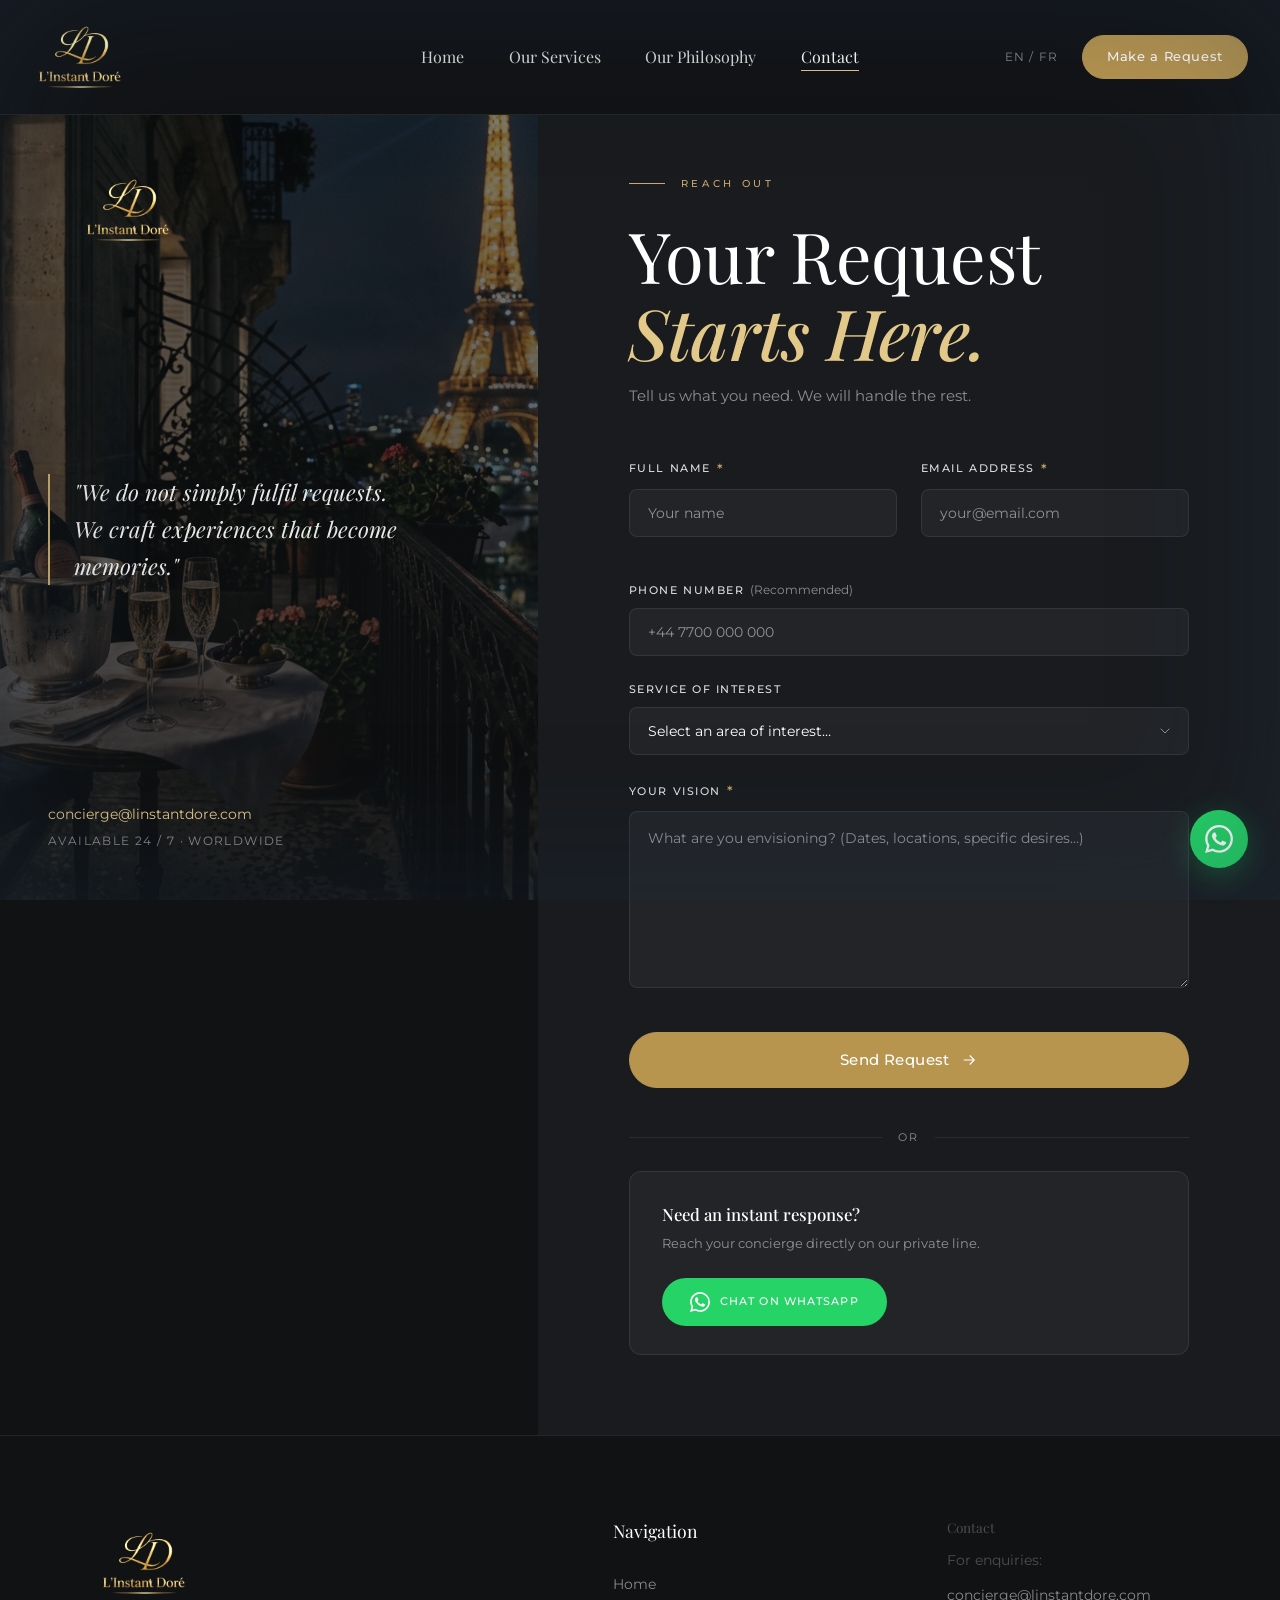
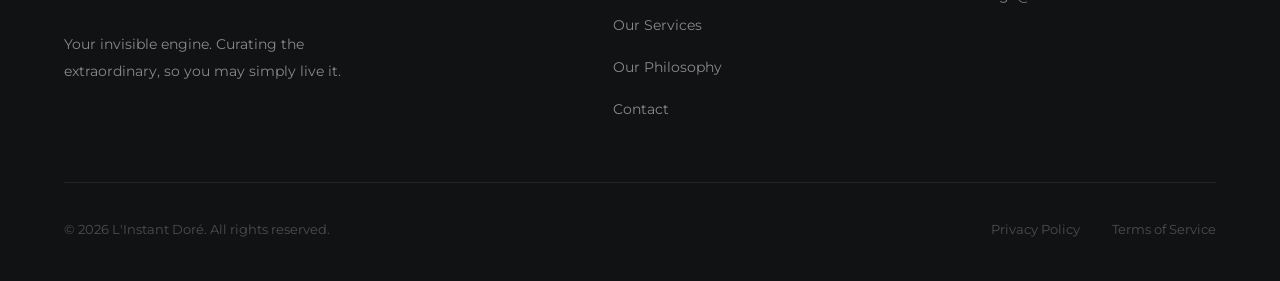
==== contact.html @ 35e96eec "Refined L'Instant Dore project - Premium styling and stabilization" ====
<!DOCTYPE html>
<html lang="en">
<head>
  <meta charset="UTF-8"/>
  <meta name="viewport" content="width=device-width, initial-scale=1.0"/>
  <title>Contact L'Instant Doré | Submit Your Concierge Request</title>
  <meta name="description" content="Contact L'Instant Doré today to request your bespoke travel, event, or lifestyle management service. Available 24/7 via form or WhatsApp."/>
  <link rel="stylesheet" href="style.css"/>
  <link rel="stylesheet" href="contact.css"/>
</head>
<body>

<!-- ══ NAVIGATION ══════════════════════════════════════ -->
<nav class="nav scrolled" id="nav" aria-label="Main navigation">
  <div class="container nav__inner">
    <a href="index.html" class="nav__logo" aria-label="L'Instant Doré Home">
      <img src="images/logo.png" alt="L'Instant Doré" class="nav__logo-img">
    </a>
    <ul class="nav__links">
      <li><a href="index.html">Home</a></li>
      <li><a href="services.html">Our Services</a></li>
      <li><a href="philosophy.html">Our Philosophy</a></li>
      <li><a href="contact.html" class="active">Contact</a></li>
    </ul>
    <div class="nav__right">
      <a href="#" style="font-family:var(--font-sans);font-size:0.75rem;letter-spacing:0.1em;color:var(--muted);text-transform:uppercase;text-decoration:none;">EN / FR</a>
      <a href="contact.html" class="nav__cta">Make a Request</a>
    </div>
    <button class="nav__hamburger" id="hamburger" aria-label="Open menu" aria-expanded="false">
      <span></span><span></span><span></span>
    </button>
  </div>
</nav>
<div class="nav__mobile" id="mobileNav" role="dialog" aria-label="Navigation menu">
  <a href="index.html">Home</a>
  <a href="services.html">Our Services</a>
  <a href="philosophy.html">Our Philosophy</a>
  <a href="contact.html">Contact</a>
  <a href="contact.html" class="nav__mobile-cta">Make a Request</a>
</div>

<!-- ══ CONTACT LAYOUT ══════════════════════════════════ -->
<main class="contact-main" aria-label="Contact page">
  <div class="contact-split">

    <!-- LEFT: Decorative panel -->
    <aside class="contact-split__left" aria-hidden="true">
      <img src="images/hero.png" alt="" class="contact-split__img"/>
      <div class="contact-split__overlay"></div>
      <div class="contact-split__inner">
        <a href="index.html" class="nav__logo contact-split__logo">
          <img src="images/logo.png" alt="L'Instant Doré" class="nav__logo-img">
        </a>
        <blockquote class="contact-split__quote">
          <p>"We do not simply fulfil requests. We craft experiences that become memories."</p>
        </blockquote>
        <div class="contact-split__details">
          <a href="mailto:concierge@linstantdore.com" class="contact-split__email">concierge@linstantdore.com</a>
          <p class="contact-split__avail">Available 24 / 7 · Worldwide</p>
        </div>
      </div>
    </aside>

    <!-- RIGHT: Form panel -->
    <section class="contact-split__right" aria-label="Contact form">
      <div class="contact-form-wrap">
        <p class="section-eyebrow fade-up">Reach Out</p>
        <h1 class="section-title section-title--lg contact-title fade-up delay-1">Your Request<br/><em>Starts Here.</em></h1>
        <p class="contact-subtitle fade-up delay-2">Tell us what you need. We will handle the rest.</p>

        <form class="contact-form fade-up delay-3" id="contactForm" novalidate aria-label="Contact request form">
          <div class="form-row">
            <div class="form-group">
              <label for="name" class="form-label">Full Name <span class="form-required" aria-label="required">*</span></label>
              <input type="text" id="name" name="name" class="form-input" placeholder="Your name" required autocomplete="name" aria-required="true"/>
              <span class="form-error" id="name-error" aria-live="polite"></span>
            </div>
            <div class="form-group">
              <label for="email" class="form-label">Email Address <span class="form-required" aria-label="required">*</span></label>
              <input type="email" id="email" name="email" class="form-input" placeholder="your@email.com" required autocomplete="email" aria-required="true"/>
              <span class="form-error" id="email-error" aria-live="polite"></span>
            </div>
          </div>

          <div class="form-group">
            <label for="phone" class="form-label">Phone Number <span class="form-optional">(Recommended)</span></label>
            <input type="tel" id="phone" name="phone" class="form-input" placeholder="+44 7700 000 000" autocomplete="tel"/>
          </div>

          <div class="form-group">
            <label for="service" class="form-label">Service of Interest</label>
            <div class="form-select-wrap">
              <select id="service" name="service" class="form-input form-select" aria-label="Select service type">
                <option value="" disabled selected>Select an area of interest…</option>
                <option value="experiences">Exclusive Experiences</option>
                <option value="organisation">Private Organisation</option>
                <option value="stays">Luxury Stays & Travel</option>
                <option value="other">Something Else</option>
              </select>
              <svg class="form-select-arrow" viewBox="0 0 24 24" fill="none" aria-hidden="true"><path d="M6 9l6 6 6-6" stroke="currentColor" stroke-width="1.5" stroke-linecap="round"/></svg>
            </div>
          </div>

          <div class="form-group">
            <label for="message" class="form-label">Your Vision <span class="form-required" aria-label="required">*</span></label>
            <textarea id="message" name="message" class="form-input form-textarea" placeholder="What are you envisioning? (Dates, locations, specific desires…)" rows="6" required aria-required="true"></textarea>
            <span class="form-error" id="message-error" aria-live="polite"></span>
          </div>

          <button type="submit" class="btn btn--gold btn--full" id="submit-request-btn">
            <span class="btn-text">Send Request</span>
            <svg class="btn-arrow" viewBox="0 0 24 24" fill="none" stroke="currentColor" stroke-width="1.5"><path d="M5 12h14M13 6l6 6-6 6"/></svg>
          </button>

          <!-- Success state -->
          <div class="form-success" id="formSuccess" role="alert" aria-live="assertive" hidden>
            <div class="form-success__icon">
              <svg viewBox="0 0 48 48" fill="none"><circle cx="24" cy="24" r="20" stroke="currentColor" stroke-width="1.5"/><path d="M14 24l7 7 13-14" stroke="currentColor" stroke-width="1.5" stroke-linecap="round" stroke-linejoin="round"/></svg>
            </div>
            <h3>Request Received.</h3>
            <p>Thank you. A member of our team will be in contact with you within the next 24 hours.</p>
          </div>
        </form>

        <!-- WhatsApp Alternative -->
        <div class="contact-alt fade-up delay-4">
          <div class="contact-alt__divider"><span>or</span></div>
          <div class="contact-alt__panel">
            <div class="contact-alt__text">
              <h2 class="contact-alt__title">Need an instant response?</h2>
              <p class="contact-alt__body">Reach your concierge directly on our private line.</p>
            </div>
            <a href="https://wa.me/1234567890" class="btn--whatsapp" target="_blank" rel="noopener noreferrer" id="contact-whatsapp-btn">
              <svg width="20" height="20" viewBox="0 0 24 24" fill="currentColor"><path d="M17.472 14.382c-.297-.149-1.758-.867-2.03-.967-.273-.099-.471-.148-.67.15-.197.297-.767.966-.94 1.164-.173.199-.347.223-.644.075-.297-.15-1.255-.463-2.39-1.475-.883-.788-1.48-1.761-1.653-2.059-.173-.297-.018-.458.13-.606.134-.133.298-.347.446-.52.149-.174.198-.298.298-.497.099-.198.05-.371-.025-.52-.075-.149-.669-1.612-.916-2.207-.242-.579-.487-.5-.669-.51-.173-.008-.371-.01-.57-.01-.198 0-.52.074-.792.372-.272.297-1.04 1.016-1.04 2.479 0 1.462 1.065 2.875 1.213 3.074.149.198 2.096 3.2 5.077 4.487.709.306 1.262.489 1.694.625.712.227 1.36.195 1.871.118.571-.085 1.758-.719 2.006-1.413.248-.694.248-1.289.173-1.413-.074-.124-.272-.198-.57-.347m-5.421 7.403h-.004a9.87 9.87 0 0 1-5.031-1.378l-.361-.214-3.741.982.998-3.648-.235-.374a9.86 9.86 0 0 1-1.51-5.26c.001-5.45 4.436-9.884 9.888-9.884 2.64 0 5.122 1.03 6.988 2.898a9.825 9.825 0 0 1 2.893 6.994c-.003 5.45-4.437 9.884-9.885 9.884m8.413-18.297A11.815 11.815 0 0 0 12.05 0C5.495 0 .16 5.335.157 11.892c0 2.096.547 4.142 1.588 5.945L.057 24l6.305-1.654a11.882 11.882 0 0 0 5.683 1.448h.005c6.554 0 11.89-5.335 11.893-11.893a11.821 11.821 0 0 0-3.48-8.413z"/></svg>
              Chat on WhatsApp
            </a>
          </div>
        </div>
      </div>
    </section>
  </div>
</main>

<!-- ══ FOOTER ══════════════════════════════════════════ -->
<footer class="footer" aria-label="Site footer">
  <div class="container">
    <div class="footer__inner">
      <div class="footer__brand">
        <a href="index.html" class="nav__logo" style="margin-bottom:1rem;">
          <img src="images/logo.png" alt="L'Instant Doré" class="nav__logo-img">
        </a>
        <p class="footer__tagline">Your invisible engine. Curating the extraordinary, so you may simply live it.</p>
      </div>
      <div>
        <p class="footer__col-title">Navigation</p>
        <ul class="footer__links">
          <li><a href="index.html">Home</a></li>
          <li><a href="services.html">Our Services</a></li>
          <li><a href="philosophy.html">Our Philosophy</a></li>
          <li><a href="contact.html">Contact</a></li>
        </ul>
      </div>
      <div class="footer__contact">
        <p class="footer__col-title">Contact</p>
        <p>For enquiries:</p>
        <a href="mailto:concierge@linstantdore.com">concierge@linstantdore.com</a>
      </div>
    </div>
    <div class="footer__bottom">
      <p class="footer__copy">© 2026 L'Instant Doré. All rights reserved.</p>
      <div class="footer__legal"><a href="#">Privacy Policy</a><a href="#">Terms of Service</a></div>
    </div>
  </div>
</footer>

<a href="https://wa.me/1234567890" class="whatsapp-fab" target="_blank" rel="noopener noreferrer" aria-label="Chat on WhatsApp">
  <svg viewBox="0 0 24 24" fill="white" xmlns="http://www.w3.org/2000/svg"><path d="M17.472 14.382c-.297-.149-1.758-.867-2.03-.967-.273-.099-.471-.148-.67.15-.197.297-.767.966-.94 1.164-.173.199-.347.223-.644.075-.297-.15-1.255-.463-2.39-1.475-.883-.788-1.48-1.761-1.653-2.059-.173-.297-.018-.458.13-.606.134-.133.298-.347.446-.52.149-.174.198-.298.298-.497.099-.198.05-.371-.025-.52-.075-.149-.669-1.612-.916-2.207-.242-.579-.487-.5-.669-.51-.173-.008-.371-.01-.57-.01-.198 0-.52.074-.792.372-.272.297-1.04 1.016-1.04 2.479 0 1.462 1.065 2.875 1.213 3.074.149.198 2.096 3.2 5.077 4.487.709.306 1.262.489 1.694.625.712.227 1.36.195 1.871.118.571-.085 1.758-.719 2.006-1.413.248-.694.248-1.289.173-1.413-.074-.124-.272-.198-.57-.347m-5.421 7.403h-.004a9.87 9.87 0 0 1-5.031-1.378l-.361-.214-3.741.982.998-3.648-.235-.374a9.86 9.86 0 0 1-1.51-5.26c.001-5.45 4.436-9.884 9.888-9.884 2.64 0 5.122 1.03 6.988 2.898a9.825 9.825 0 0 1 2.893 6.994c-.003 5.45-4.437 9.884-9.885 9.884m8.413-18.297A11.815 11.815 0 0 0 12.05 0C5.495 0 .16 5.335.157 11.892c0 2.096.547 4.142 1.588 5.945L.057 24l6.305-1.654a11.882 11.882 0 0 0 5.683 1.448h.005c6.554 0 11.89-5.335 11.893-11.893a11.821 11.821 0 0 0-3.48-8.413z"/></svg>
</a>
<div class="mobile-bar" role="navigation" aria-label="Quick actions">
  <a href="contact.html" class="mobile-bar__request" id="contact-mobile-request-btn">Make a Request</a>
  <a href="https://wa.me/1234567890" class="mobile-bar__whatsapp" target="_blank" rel="noopener noreferrer" id="contact-mobile-whatsapp-btn">WhatsApp</a>
</div>

<script src="app.js"></script>
</body>
</html>
---- style.css ----
/* =====================================================
   MAISON ÉLITE — Global Design System
   Dark Luxury / Paris-VIP inspired
   ===================================================== */

@import url('https://fonts.googleapis.com/css2?family=Playfair+Display:ital,wght@0,400;0,500;0,600;0,700;1,400;1,500&family=Montserrat:wght@300;400;500;600&display=swap');

/* ── Variables ─────────────────────────────────────── */
:root {
  --bg:           #111214;
  --bg-2:         #191B1E;
  --bg-3:         #222428;
  --white:        #FFFFFF;
  --off-white:    rgba(255,255,255,0.85);
  --muted:        rgba(255,255,255,0.50);
  --faint:        rgba(255,255,255,0.25);

  --gold:         #C9A96E;    /* true champagne gold */
  --gold-light:   #E2C98A;    /* highlight shimmer */
  --gold-dark:    #9A7A4A;    /* shadow depth */
  --gold-btn:     #B8954F;    /* pill button fill */
  --gold-grad:    linear-gradient(135deg, #C9A96E 0%, #E2C98A 50%, #C9A96E 100%);

  --border:       rgba(255,255,255,0.08);
  --border-gold:  rgba(201,169,110,0.35);

  --font-serif:   'Playfair Display', Georgia, serif;
  --font-sans:    'Montserrat', sans-serif;
  --ease:         cubic-bezier(0.25, 0.46, 0.45, 0.94);
  --ease-out:     cubic-bezier(0.16, 1, 0.3, 1);

  --nav-h: 115px; /* Taller, more luxurious header */
}

/* ── Reset ──────────────────────────────────────────── */
*, *::before, *::after { box-sizing: border-box; margin: 0; padding: 0; }
html { scroll-behavior: smooth; font-size: 16px; }
body {
  font-family: var(--font-sans);
  background: var(--bg);
  color: var(--off-white);
  line-height: 1.7;
  -webkit-font-smoothing: antialiased;
  overflow-x: hidden;
}

/* Paris-VIP Aura Effect */
body::after {
  content: '';
  position: fixed;
  inset: 0;
  pointer-events: none;
  z-index: 9000;
  box-shadow: inset 0 0 160px rgba(32, 54, 76, 0.35);
}

img { display: block; max-width: 100%; }
a { text-decoration: none; color: inherit; }
ul { list-style: none; }
button { cursor: pointer; border: none; background: none; font-family: inherit; }

/* ── Containers ─────────────────────────────────────── */
.container { width: 90%; max-width: 1240px; margin: 0 auto; }
.mt-lg { margin-top: 2.5rem; }

/* ══════════════════════════════════════════════════════
   NAVIGATION  (dark bar = matches Paris VIP exactly)
══════════════════════════════════════════════════════ */
.nav {
  position: fixed;
  top: 0; left: 0; right: 0;
  height: var(--nav-h);
  z-index: 1000;
  background: var(--bg);
  border-bottom: 1px solid var(--border);
  display: flex;
  align-items: center;
  transition: height 0.3s var(--ease), background 0.3s var(--ease);
}
.nav.scrolled {
  height: 85px; /* Stay slightly taller than before */
  background: rgba(17,18,20,0.97);
  backdrop-filter: blur(12px);
  -webkit-backdrop-filter: blur(12px);
}
.nav__inner {
  display: grid;
  grid-template-columns: 1fr auto 1fr;
  align-items: center;
  width: 100%;
  max-width: 1400px; /* Allow nav to stretch wider than default container */
  margin: 0 auto;
}
.nav__right {
  display: flex;
  align-items: center;
  gap: 1.5rem;
  justify-self: end;
  margin-right: 2rem; /* Balance the left margin */
}

/* Logo — Simple serif text + monogram circle */
.nav__logo {
  font-family: var(--font-serif);
  font-size: 1.35rem;
  font-weight: 500;
  color: var(--white);
  display: flex;
  align-items: center;
  gap: 12px;
  letter-spacing: 0.05em;
  flex-shrink: 0;
  justify-self: start;
  margin-left: 2rem; /* Add generous space from the left side */
}
.nav__logo-mark {
  width: 36px; height: 36px;
  border: 1px solid rgba(255,255,255,0.5);
  border-radius: 50%;
  display: flex; align-items: center; justify-content: center;
}
.nav__logo-mark span {
  font-family: var(--font-serif);
  font-size: 1rem;
  color: var(--white);
  line-height: 1;
}

/* Nav links — serif, medium size, matching Paris VIP */
.nav__links {
  display: flex;
  align-items: center;
  gap: 2.8rem;
  justify-self: center;
}
.nav__links a {
  font-family: var(--font-serif);
  font-size: 1rem;
  font-weight: 400;
  color: var(--off-white);
  position: relative;
  padding-bottom: 4px;
  transition: color 0.25s;
}
.nav__links a::after {
  content: '';
  position: absolute; bottom: 0; left: 0; width: 0;
  height: 1px;
  background: var(--gold-light);
  transition: width 0.3s var(--ease);
}
.nav__links a:hover,
.nav__links a.active { color: var(--white); }
.nav__links a:hover::after,
.nav__links a.active::after { width: 100%; }

/* Right-side CTA button */
.nav__cta {
  font-family: var(--font-sans);
  font-size: 0.8rem;
  font-weight: 500;
  letter-spacing: 0.05em;
  padding: 10px 24px;
  border-radius: 40px;
  background: var(--gold-btn);
  color: var(--white);
  border: 1px solid var(--gold-btn);
  transition: background 0.25s, color 0.25s;
  white-space: nowrap;
}
.nav__cta:hover { background: transparent; color: var(--gold-light); }

/* Hamburger */
.nav__hamburger {
  display: none;
  flex-direction: column;
  gap: 5px;
  padding: 8px;
}
.nav__hamburger span {
  display: block; width: 26px; height: 1.5px;
  background: var(--white);
  transition: transform 0.3s var(--ease), opacity 0.3s var(--ease);
}

/* Full-screen mobile nav */
.nav__mobile {
  display: none;
  position: fixed; inset: 0;
  background: var(--bg);
  z-index: 999;
  flex-direction: column; align-items: center; justify-content: center;
  gap: 2.5rem;
  opacity: 0; pointer-events: none;
  transition: opacity 0.35s var(--ease);
}
.nav__mobile.open { pointer-events: all; opacity: 1; }
.nav__mobile a {
  font-family: var(--font-serif);
  font-size: 2.4rem;
  font-weight: 400;
  color: var(--white);
  transition: color 0.25s;
}
.nav__mobile a:hover { color: var(--gold-light); }
.nav__mobile-cta {
  font-family: var(--font-sans) !important;
  font-size: 0.9rem !important;
  text-transform: uppercase;
  letter-spacing: 0.08em;
  padding: 14px 36px;
  border-radius: 40px;
  background: var(--gold-btn);
  color: var(--white) !important;
  margin-top: 1rem;
}

.nav.menu-open .nav__hamburger span:nth-child(1) { transform: translateY(6.5px) rotate(45deg); }
.nav.menu-open .nav__hamburger span:nth-child(2) { opacity: 0; }
.nav.menu-open .nav__hamburger span:nth-child(3) { transform: translateY(-6.5px) rotate(-45deg); }


/* ══════════════════════════════════════════════════════
   BUTTONS  (pill-shaped like Paris VIP)
══════════════════════════════════════════════════════ */
.btn {
  display: inline-flex;
  align-items: center;
  justify-content: center;
  gap: 10px;
  font-family: var(--font-sans);
  font-size: 0.92rem;
  font-weight: 500;
  letter-spacing: 0.03em;
  padding: 15px 44px;
  border-radius: 50px;
  transition: all 0.3s var(--ease);
  cursor: pointer;
  border: 1px solid transparent;
}
.btn--gold {
  background: var(--gold-btn);
  color: var(--white);
  border-color: var(--gold-btn);
}
.btn--gold:hover {
  background: transparent;
  color: var(--gold-light);
  border-color: var(--gold-light);
}
.btn--outline-white {
  background: transparent;
  color: var(--white);
  border-color: rgba(255,255,255,0.4);
}
.btn--outline-white:hover { background: var(--white); color: var(--bg); }
.btn--outline-gold {
  background: transparent;
  color: var(--gold-light);
  border-color: var(--gold-light);
}
.btn--outline-gold:hover { background: var(--gold-btn); color: var(--white); border-color: var(--gold-btn); }
.btn--dark {
  background: var(--bg-2);
  color: var(--white);
  border-color: var(--border);
}
.btn--dark:hover { background: var(--bg-3); }

.btn-arrow {
  width: 18px; height: 18px;
  stroke: currentColor;
  transition: transform 0.3s var(--ease);
  flex-shrink: 0;
}
.btn:hover .btn-arrow { transform: translateX(5px); }


/* ══════════════════════════════════════════════════════
   TYPOGRAPHY HELPERS
══════════════════════════════════════════════════════ */
.section-eyebrow {
  font-family: var(--font-sans);
  font-size: 0.65rem;
  font-weight: 500;
  letter-spacing: 0.35em;
  text-transform: uppercase;
  color: var(--gold);
  display: flex;
  align-items: center;
  gap: 16px;
  margin-bottom: 1.5rem;
}
.section-eyebrow::before {
  content: '';
  width: 36px; height: 1px;
  background: var(--gold);
  flex-shrink: 0;
}

.section-title {
  font-family: var(--font-serif);
  line-height: 1.1;
  font-weight: 400; /* Made slightly lighter for elegance */
  color: var(--white);
}
.section-title--xl  { font-size: clamp(3rem, 7vw, 6.5rem); letter-spacing: -0.02em; }
.section-title--lg  { font-size: clamp(2.5rem, 5.5vw, 4.5rem); letter-spacing: -0.01em; }
.section-title--md  { font-size: clamp(1.8rem, 4vw, 3.5rem); }
.section-title em   { font-style: italic; color: var(--gold-light); font-weight: 500; }

.section-lead {
  font-size: clamp(0.95rem, 1.3vw, 1.1rem);
  font-weight: 300;
  color: var(--muted);
  max-width: 680px;
  line-height: 2;
}
.section-lead--center { text-align: center; margin: 0 auto; }

.gold-rule {
  width: 48px; height: 1px;
  background: var(--gold);
  margin: 1.5rem 0;
}
.gold-rule--center { margin: 1.5rem auto; }

/* ══════════════════════════════════════════════════════
   PAGE HERO  (shared — used by services, philosophy, contact)
══════════════════════════════════════════════════════ */
.page-hero {
  padding: calc(var(--nav-h) + 100px) 0 100px;
  background: var(--bg-2);
  position: relative;
  overflow: hidden;
}
.page-hero::before {
  content: '';
  position: absolute;
  top: -40px; right: -80px;
  width: 600px; height: 600px;
  border-radius: 50%;
  background: radial-gradient(closest-side, rgba(158,140,119,0.05), transparent);
  pointer-events: none;
}
.page-hero::after {
  content: '';
  position: absolute;
  bottom: 0; left: 0; right: 0;
  height: 1px;
  background: var(--border);
}
.page-hero__inner { max-width: 780px; }
.page-hero__title { color: var(--white); margin-bottom: 1.5rem; }
.page-hero__title em { font-style: italic; color: var(--gold-light); }
.page-hero .section-lead { color: var(--muted); }


/* ══════════════════════════════════════════════════════
   FOOTER
══════════════════════════════════════════════════════ */
.footer {
  background: var(--bg);
  padding: 80px 0 40px;
  border-top: 1px solid var(--border);
}
.footer__inner {
  display: grid;
  grid-template-columns: 1.8fr 1fr 1fr;
  gap: 4rem;
  padding-bottom: 60px;
  border-bottom: 1px solid var(--border);
  margin-bottom: 36px;
}
.footer__tagline {
  font-size: 0.9rem;
  color: var(--muted);
  line-height: 1.85;
  max-width: 300px;
  margin-top: 1.25rem;
}
.footer__col-title {
  font-family: var(--font-serif);
  font-size: 1.1rem;
  color: var(--white);
  margin-bottom: 1.5rem;
}
.footer__links { display: flex; flex-direction: column; gap: 0.9rem; }
.footer__links a { font-size: 0.9rem; color: var(--muted); transition: color 0.25s; }
.footer__links a:hover { color: var(--gold-light); }
.footer__contact a { font-size: 0.9rem; color: var(--muted); transition: color 0.25s; }
.footer__contact a:hover { color: var(--gold-light); }
.footer__contact p { font-size: 0.85rem; color: var(--faint); margin-bottom: 0.6rem; }
.footer__bottom {
  display: flex; align-items: center; justify-content: space-between; flex-wrap: wrap; gap: 1rem;
}
.footer__copy { font-size: 0.8rem; color: var(--faint); }
.footer__legal { display: flex; gap: 2rem; }
.footer__legal a { font-size: 0.8rem; color: var(--faint); transition: color 0.25s; }
.footer__legal a:hover { color: var(--white); }

/* ══════════════════════════════════════════════════════
   WHATSAPP FAB
══════════════════════════════════════════════════════ */
.whatsapp-fab {
  position: fixed; bottom: 32px; right: 32px; z-index: 900;
  width: 58px; height: 58px; background: #25D366; border-radius: 50%;
  display: flex; align-items: center; justify-content: center;
  box-shadow: 0 8px 30px rgba(37,211,102,0.3);
  transition: transform 0.3s, box-shadow 0.3s;
}
.whatsapp-fab:hover { transform: scale(1.1); box-shadow: 0 12px 40px rgba(37,211,102,0.45); }
.whatsapp-fab svg { width: 28px; height: 28px; }

/* ══════════════════════════════════════════════════════
   STICKY MOBILE BAR
══════════════════════════════════════════════════════ */
.mobile-bar {
  display: none;
  position: fixed; bottom: 0; left: 0; right: 0;
  background: rgba(17,18,20,0.97);
  backdrop-filter: blur(16px);
  border-top: 1px solid var(--border);
  z-index: 900; padding: 12px 16px; gap: 10px;
}
.mobile-bar a {
  flex: 1; text-align: center;
  font-size: 0.72rem; font-weight: 500;
  text-transform: uppercase; letter-spacing: 0.1em;
  padding: 14px 8px; border-radius: 30px;
  transition: all 0.25s;
}
.mobile-bar__request { background: var(--gold-btn); color: var(--white) !important; }
.mobile-bar__whatsapp { border: 1px solid #25D366; color: #25D366 !important; }

/* ══════════════════════════════════════════════════════
   SCROLL ANIMATIONS
══════════════════════════════════════════════════════ */
.fade-up {
  opacity: 0; transform: translateY(36px);
  transition: opacity 0.9s var(--ease-out), transform 0.9s var(--ease-out);
}
.fade-up.visible { opacity: 1; transform: translateY(0); }
.fade-up.delay-1 { transition-delay: 0.12s; }
.fade-up.delay-2 { transition-delay: 0.24s; }
.fade-up.delay-3 { transition-delay: 0.36s; }
.fade-up.delay-4 { transition-delay: 0.48s; }

/* ══════════════════════════════════════════════════════
   KEYFRAMES
══════════════════════════════════════════════════════ */
@keyframes fadeUp {
  from { opacity: 0; transform: translateY(30px); }
  to   { opacity: 1; transform: translateY(0); }
}
@keyframes fadeIn {
  from { opacity: 0; }
  to   { opacity: 1; }
}

/* ══════════════════════════════════════════════════════
   RESPONSIVE
══════════════════════════════════════════════════════ */
@media (max-width: 940px) {
  .nav__links, .nav__right, .nav__cta { display: none; }
  .nav__inner { display: flex; justify-content: space-between; }
  .nav__hamburger { display: flex; }
  .nav__mobile { display: flex; }
  .footer__inner { grid-template-columns: 1fr 1fr; }
  .footer__brand { grid-column: 1/-1; }
  .whatsapp-fab { display: none; }
  .mobile-bar { display: flex; }
  body { padding-bottom: 80px; }
}
@media (max-width: 600px) {
  :root { --nav-h: 80px; }
  .footer__inner { grid-template-columns: 1fr; }
  .footer__legal { flex-direction: column; gap: 0.75rem; }
}

.nav__logo-img {
  height: 95px; /* Vastly bigger native size */
  width: auto;
  object-fit: contain;
  transition: transform 0.4s var(--ease), height 0.4s var(--ease), opacity 0.3s var(--ease);
  display: block;
  mix-blend-mode: lighten;
  filter: brightness(1.15); /* Make it pop */
}
.nav.scrolled .nav__logo-img {
  height: 62px; /* Scales down elegantly when scrolling */
}
.nav__logo:hover .nav__logo-img {
  transform: scale(1.04);
  opacity: 0.85;
}
@media (max-width: 600px) {
  .nav__logo-img { height: 60px; }
}
---- contact.css ----
/* =====================================================
   CONTACT PAGE — Dark Luxury
   ===================================================== */

/* ── Split Layout ──────────────────────────────────── */
.contact-main {
  min-height: 100vh;
  display: flex; flex-direction: column;
}
.contact-split {
  display: grid;
  grid-template-columns: 42% 58%;
  min-height: 100vh;
  flex: 1;
}

/* LEFT panel */
.contact-split__left {
  position: sticky; top: 0;
  height: 100vh;
  overflow: hidden;
}
.contact-split__img {
  position: absolute; inset: 0;
  width: 100%; height: 100%;
  object-fit: cover; object-position: center;
}
.contact-split__overlay {
  position: absolute; inset: 0;
  background: linear-gradient(to bottom, rgba(17,18,20,0.5) 0%, rgba(17,18,20,0.82) 100%);
}
.contact-split__inner {
  position: relative; z-index: 1;
  height: 100%;
  display: flex; flex-direction: column; justify-content: space-between;
  padding: calc(var(--nav-h) + 3rem) 3rem 3rem;
}
.contact-split__logo { color: var(--white); }
.contact-split__quote {
  font-family: var(--font-serif);
  font-style: italic;
  font-size: 1.4rem;
  color: rgba(255,255,255,0.9);
  line-height: 1.65;
  max-width: 360px;
  border-left: 2px solid var(--gold);
  padding-left: 1.5rem;
}
.contact-split__email {
  display: block;
  font-size: 0.9rem;
  color: var(--gold-light);
  margin-bottom: 0.4rem;
  transition: color 0.25s;
}
.contact-split__email:hover { color: var(--white); }
.contact-split__avail {
  font-size: 0.72rem; letter-spacing: 0.12em;
  text-transform: uppercase; color: var(--muted);
}

/* RIGHT panel */
.contact-split__right {
  background: var(--bg-2);
  display: flex; align-items: flex-start; justify-content: center;
  padding: calc(var(--nav-h) + 60px) 6% 80px;
}
.contact-form-wrap { width: 100%; max-width: 560px; }

.contact-title { color: var(--white); margin-bottom: 0.75rem; }
.contact-title em { font-style: italic; color: var(--gold-light); }
.contact-subtitle {
  font-size: 0.92rem; color: var(--muted);
  margin-bottom: 3rem; line-height: 1.7;
}

/* ── Form ──────────────────────────────────────────── */
.contact-form { display: flex; flex-direction: column; gap: 1.5rem; }
.form-row { display: grid; grid-template-columns: 1fr 1fr; gap: 1.5rem; }
.form-group { display: flex; flex-direction: column; gap: 0.5rem; }
.form-label {
  font-size: 0.69rem; font-weight: 500; letter-spacing: 0.14em;
  text-transform: uppercase; color: var(--off-white);
  display: flex; align-items: center; gap: 6px;
}
.form-required { color: var(--gold); font-size: 0.9rem; }
.form-optional { font-weight: 400; letter-spacing: 0; text-transform: none; font-size: 0.72rem; color: var(--muted); }

.form-input {
  width: 100%;
  padding: 14px 18px;
  border: 1px solid var(--border);
  border-radius: 8px;
  background: var(--bg-3);
  font-family: var(--font-sans);
  font-size: 0.9rem;
  color: var(--white);
  transition: border-color 0.25s, box-shadow 0.25s;
  outline: none;
  appearance: none; -webkit-appearance: none;
}
.form-input::placeholder { color: var(--muted); }
.form-input:focus {
  border-color: var(--gold);
  box-shadow: 0 0 0 3px rgba(158,140,119,0.12);
}
.form-input.error { border-color: #C25D5D; }
.form-error { font-size: 0.72rem; color: #C07070; min-height: 1em; }

.form-select-wrap { position: relative; }
.form-select { cursor: pointer; padding-right: 44px; }
.form-select-arrow {
  position: absolute; right: 16px; top: 50%; transform: translateY(-50%);
  width: 16px; height: 16px; color: var(--muted); pointer-events: none;
}
.form-textarea { resize: vertical; min-height: 150px; line-height: 1.7; }
.btn--full { width: 100%; justify-content: center; padding: 18px; }

/* ── Success ────────────────────────────────────────── */
.form-success {
  text-align: center; padding: 3rem;
  border: 1px solid var(--border-gold); border-radius: 12px;
  background: var(--bg-3);
  animation: fadeUp 0.6s var(--ease) both;
}
.form-success__icon { width: 64px; height: 64px; margin: 0 auto 1.5rem; color: var(--gold); }
.form-success__icon svg { width: 100%; height: 100%; }
.form-success h3 { font-family: var(--font-serif); font-size: 1.5rem; color: var(--white); margin-bottom: 0.75rem; }
.form-success p { font-size: 0.9rem; color: var(--muted); line-height: 1.8; }

/* ── WhatsApp Alt ───────────────────────────────────── */
.contact-alt { margin-top: 2.5rem; }
.contact-alt__divider {
  display: flex; align-items: center; text-align: center; margin-bottom: 1.5rem;
}
.contact-alt__divider::before,
.contact-alt__divider::after { content: ''; flex: 1; height: 1px; background: var(--border); }
.contact-alt__divider span { padding: 0 1rem; font-size: 0.7rem; letter-spacing: 0.16em; text-transform: uppercase; color: var(--muted); }

.contact-alt__panel {
  display: flex; align-items: center; justify-content: space-between;
  gap: 1.5rem; padding: 1.75rem 2rem;
  border: 1px solid var(--border); border-radius: 12px;
  background: var(--bg-3); flex-wrap: wrap;
}
.contact-alt__title { font-family: var(--font-serif); font-size: 1.05rem; font-weight: 500; color: var(--white); margin-bottom: 0.3rem; }
.contact-alt__body { font-size: 0.82rem; color: var(--muted); line-height: 1.6; }

.btn--whatsapp {
  background: #25D366; color: var(--white); border: none;
  padding: 14px 28px; font-size: 0.7rem; font-weight: 500;
  letter-spacing: 0.1em; text-transform: uppercase; border-radius: 40px;
  display: inline-flex; align-items: center; gap: 10px; white-space: nowrap;
  transition: background 0.25s, transform 0.25s; flex-shrink: 0; cursor: pointer;
}
.btn--whatsapp:hover { background: #1ebe5a; transform: translateY(-2px); }

/* ══════════════════════════════════════════════════════
   RESPONSIVE
══════════════════════════════════════════════════════ */
@media (max-width: 1000px) {
  .contact-split { grid-template-columns: 1fr; }
  .contact-split__left { display: none; }
  .contact-split__right { padding-top: calc(var(--nav-h) + 40px); background: var(--bg); }
}
@media (max-width: 600px) {
  .form-row { grid-template-columns: 1fr; }
  .contact-alt__panel { flex-direction: column; align-items: flex-start; }
  .btn--whatsapp { width: 100%; justify-content: center; }
}
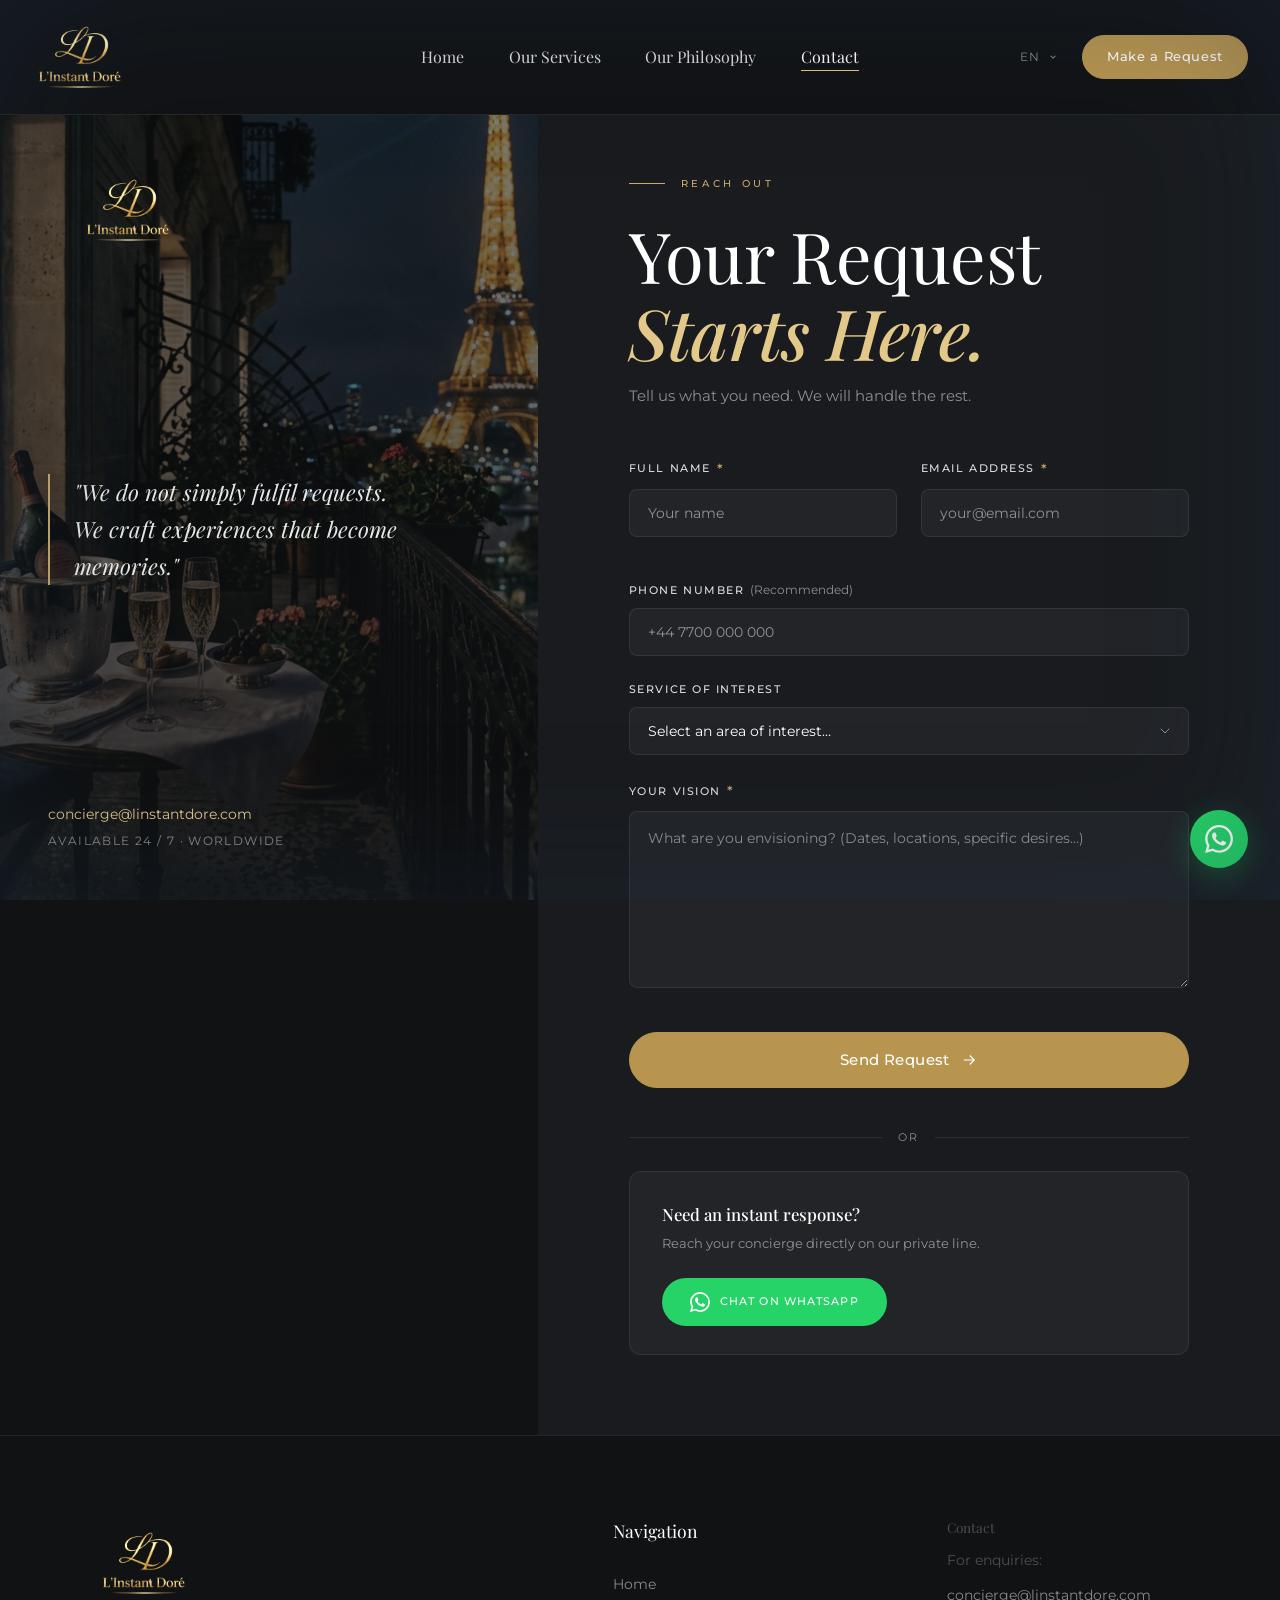
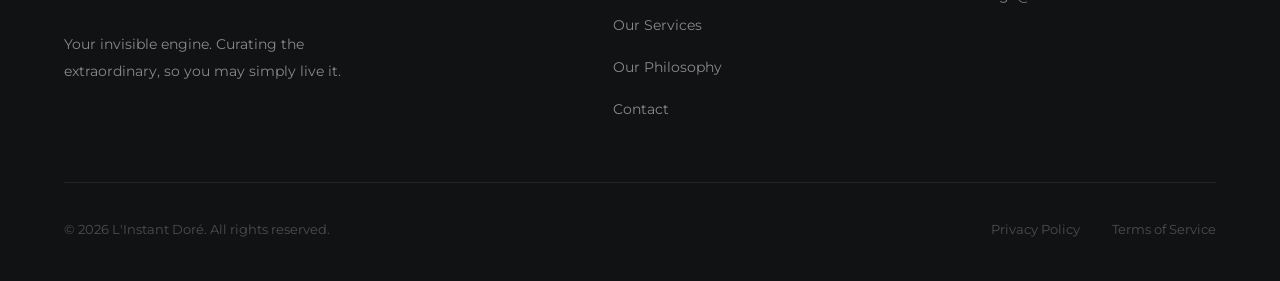
==== commit 237b894e: "Implement premium language dropdown" ====
--- a/contact.html
+++ b/contact.html
@@ -23,7 +23,16 @@
       <li><a href="contact.html" class="active">Contact</a></li>
     </ul>
     <div class="nav__right">
-      <a href="#" style="font-family:var(--font-sans);font-size:0.75rem;letter-spacing:0.1em;color:var(--muted);text-transform:uppercase;text-decoration:none;">EN / FR</a>
+      <div class="nav__lang-dropdown">
+      <div class="nav__lang-trigger">
+        <span>EN</span>
+        <svg viewBox="0 0 24 24"><path d="M7 10l5 5 5-5" stroke-linecap="round" stroke-linejoin="round"/></svg>
+      </div>
+      <div class="nav__lang-menu">
+        <a href="#" class="active">English</a>
+        <a href="#">Français</a>
+      </div>
+    </div>
       <a href="contact.html" class="nav__cta">Make a Request</a>
     </div>
     <button class="nav__hamburger" id="hamburger" aria-label="Open menu" aria-expanded="false">
@@ -36,6 +45,7 @@
   <a href="services.html">Our Services</a>
   <a href="philosophy.html">Our Philosophy</a>
   <a href="contact.html">Contact</a>
+  <div class="nav__mobile-lang"><a href="#" class="active">English</a><span class="nav__mobile-lang-sep">/</span><a href="#">Français</a></div>
   <a href="contact.html" class="nav__mobile-cta">Make a Request</a>
 </div>
 
--- a/style.css
+++ b/style.css
@@ -34,7 +34,7 @@
 
 /* ── Reset ──────────────────────────────────────────── */
 *, *::before, *::after { box-sizing: border-box; margin: 0; padding: 0; }
-html { scroll-behavior: smooth; font-size: 16px; }
+html { scroll-behavior: smooth; font-size: 16px; overflow-x: hidden; }
 body {
   font-family: var(--font-sans);
   background: var(--bg);
@@ -79,9 +79,10 @@
 }
 .nav.scrolled {
   height: 85px; /* Stay slightly taller than before */
-  background: rgba(17,18,20,0.97);
-  backdrop-filter: blur(12px);
-  -webkit-backdrop-filter: blur(12px);
+  background: var(--bg);
+  box-shadow: 0 15px 40px rgba(0,0,0,0.6); /* Cast a deep luxury shadow to separate from content */
+  transform: translateZ(0); /* Hardware acceleration to prevent iOS fixed-position rendering glitches */
+  -webkit-transform: translateZ(0);
 }
 .nav__inner {
   display: grid;
@@ -97,6 +98,89 @@
   gap: 1.5rem;
   justify-self: end;
   margin-right: 2rem; /* Balance the left margin */
+}
+
+/* Language Dropdown */
+.nav__lang-dropdown {
+  position: relative;
+  font-family: var(--font-sans);
+  font-size: 0.75rem;
+  letter-spacing: 0.1em;
+  text-transform: uppercase;
+  height: 100%;
+  display: flex;
+  align-items: center;
+}
+
+.nav__lang-trigger {
+  display: flex;
+  align-items: center;
+  gap: 8px;
+  color: var(--muted);
+  transition: color 0.3s;
+  cursor: pointer;
+}
+
+.nav__lang-trigger:hover {
+  color: var(--white);
+}
+
+.nav__lang-trigger svg {
+  width: 10px;
+  height: 10px;
+  stroke: currentColor;
+  stroke-width: 2.5;
+  fill: none;
+  transition: transform 0.3s;
+}
+
+.nav__lang-menu {
+  position: absolute;
+  top: calc(100% - 20px);
+  right: -10px;
+  background: var(--bg-2);
+  border: 1px solid var(--border);
+  padding: 0.75rem 0;
+  min-width: 140px;
+  opacity: 0;
+  visibility: hidden;
+  transform: translateY(10px);
+  transition: all 0.3s var(--ease);
+  z-index: 100;
+  box-shadow: 0 15px 40px rgba(0,0,0,0.6);
+  border-radius: 8px;
+}
+
+.nav__lang-dropdown:hover .nav__lang-menu,
+.nav__lang-dropdown.active .nav__lang-menu {
+  opacity: 1;
+  visibility: visible;
+  transform: translateY(0);
+}
+
+.nav__lang-dropdown:hover .nav__lang-trigger svg,
+.nav__lang-dropdown.active .nav__lang-trigger svg {
+  transform: rotate(180deg);
+}
+
+.nav__lang-menu a {
+  display: flex;
+  justify-content: space-between;
+  align-items: center;
+  padding: 0.7rem 1.25rem;
+  color: var(--muted);
+  font-size: 0.7rem;
+  transition: all 0.3s;
+}
+
+.nav__lang-menu a:hover {
+  color: var(--white);
+  background: rgba(255,255,255,0.03);
+}
+
+.nav__lang-menu a.active {
+  color: var(--gold);
+  pointer-events: none;
 }
 
 /* Logo — Simple serif text + monogram circle */
@@ -174,12 +258,18 @@
 .nav__hamburger {
   display: none;
   flex-direction: column;
-  gap: 5px;
-  padding: 8px;
+  gap: 6px; /* Slightly more gap for elegance */
+  padding: 10px; /* Bigger touch target */
+  margin-right: 1.5rem; /* Space it safely away from the right edge */
+  border-radius: 50%;
+  transition: background 0.3s var(--ease);
+}
+.nav__hamburger:hover {
+  background: rgba(255,255,255,0.05); /* Slight luxury hover on the icon */
 }
 .nav__hamburger span {
-  display: block; width: 26px; height: 1.5px;
-  background: var(--white);
+  display: block; width: 28px; height: 1.5px;
+  background: var(--gold); /* Change from white to gold for a premium touch */
   transition: transform 0.3s var(--ease), opacity 0.3s var(--ease);
 }
 
@@ -208,11 +298,38 @@
   font-size: 0.9rem !important;
   text-transform: uppercase;
   letter-spacing: 0.08em;
-  padding: 14px 36px;
+  padding: 16px 40px !important;
+  background: var(--gold-btn) !important;
+  color: var(--white) !important;
   border-radius: 40px;
-  background: var(--gold-btn);
+  margin-top: 1rem;
+}
+
+.nav__mobile-lang {
+  display: flex;
+  align-items: center;
+  gap: 1.5rem;
+  margin-top: 2rem;
+  font-family: var(--font-sans);
+  font-size: 0.85rem;
+  letter-spacing: 0.15em;
+  text-transform: uppercase;
+}
+
+.nav__mobile-lang a {
+  color: var(--muted) !important;
+  font-size: 0.85rem !important;
+  font-family: var(--font-sans) !important;
+}
+
+.nav__mobile-lang a.active {
   color: var(--white) !important;
-  margin-top: 1rem;
+  font-weight: 600;
+}
+
+.nav__mobile-lang-sep {
+  color: rgba(255,255,255,0.1);
+  font-size: 1rem;
 }
 
 .nav.menu-open .nav__hamburger span:nth-child(1) { transform: translateY(6.5px) rotate(45deg); }
@@ -418,9 +535,11 @@
 .mobile-bar {
   display: none;
   position: fixed; bottom: 0; left: 0; right: 0;
-  background: rgba(17,18,20,0.97);
-  backdrop-filter: blur(16px);
+  background: var(--bg);
   border-top: 1px solid var(--border);
+  box-shadow: 0 -10px 40px rgba(0,0,0,0.8);
+  transform: translateZ(0);
+  -webkit-transform: translateZ(0);
   z-index: 900; padding: 12px 16px; gap: 10px;
 }
 .mobile-bar a {
